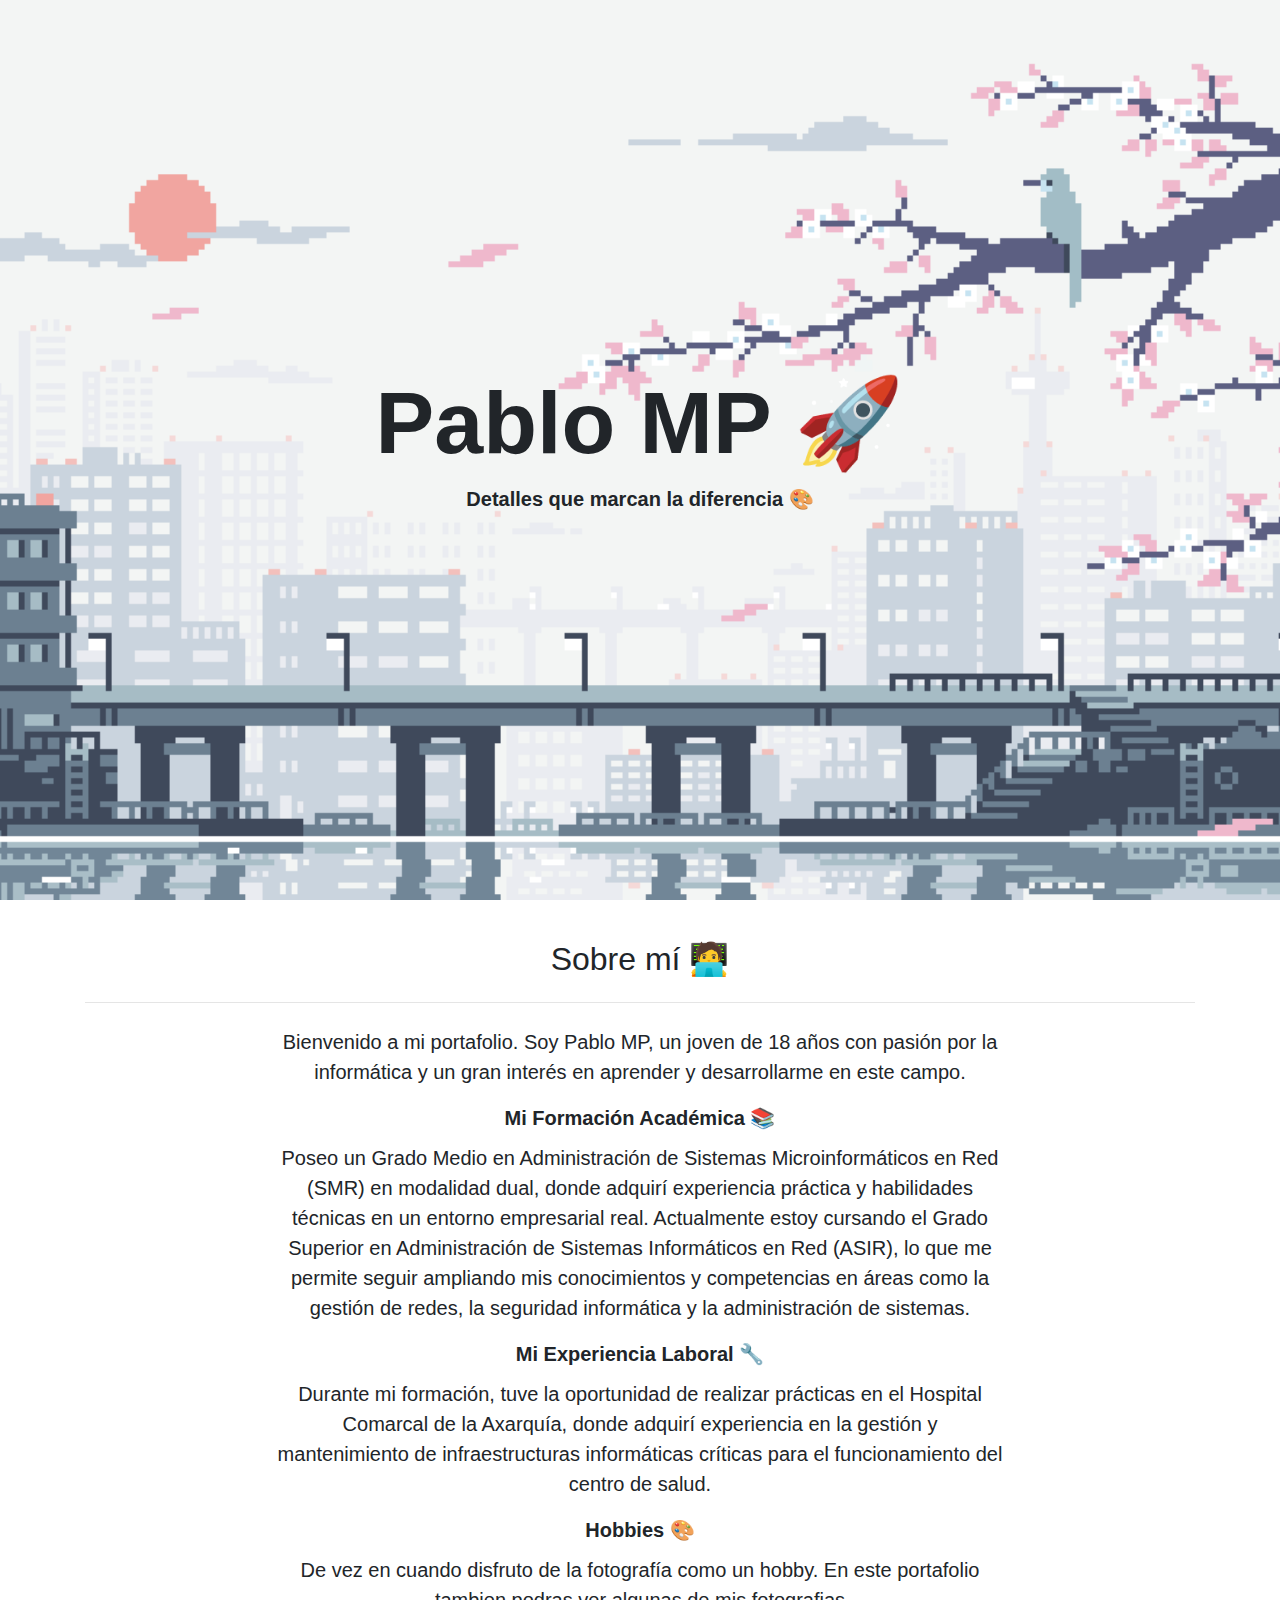
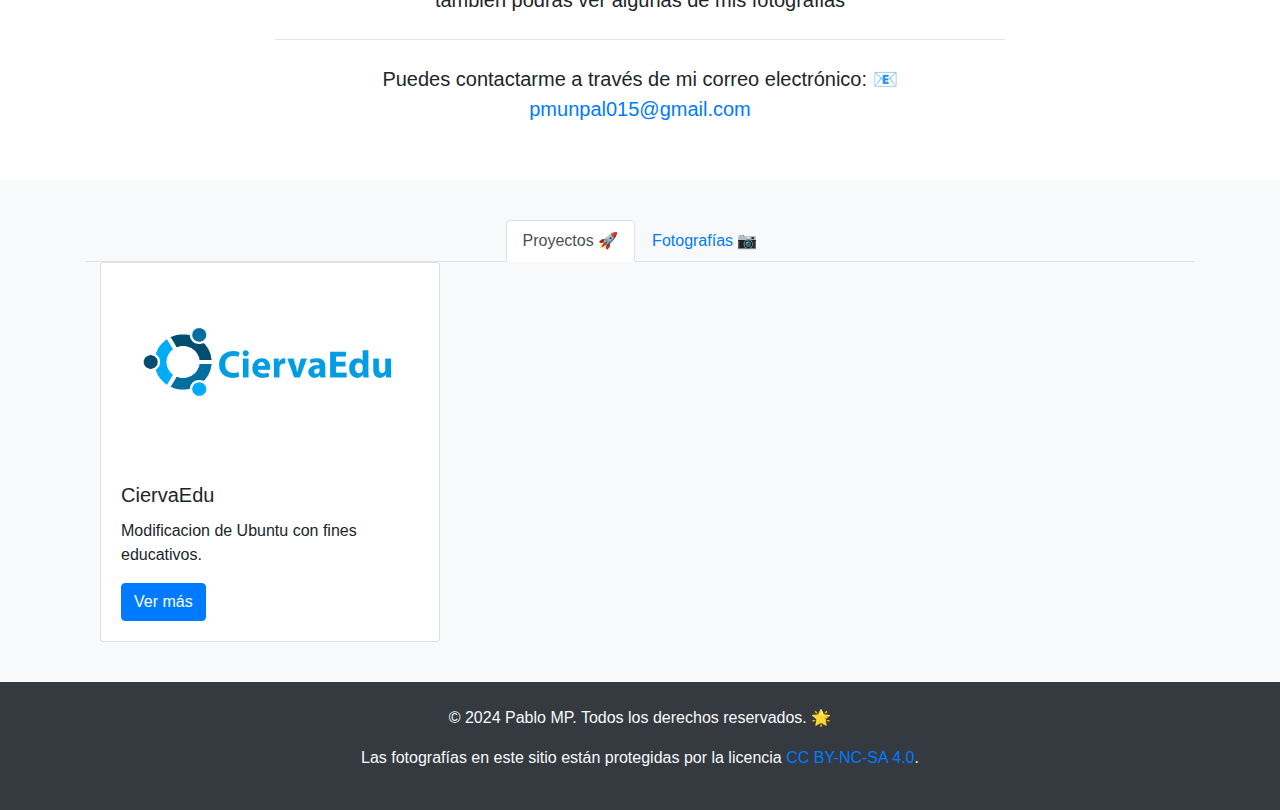
==== index.html @ cd387f9b "Quitar flecha mal visualizada" ====
<!DOCTYPE html>
<html lang="es">
<head>
  <meta charset="UTF-8">
  <meta name="viewport" content="width=device-width, initial-scale=1.0">
  <title>Portafolio - Pablo MP</title>
  <link href="https://stackpath.bootstrapcdn.com/bootstrap/4.5.2/css/bootstrap.min.css" rel="stylesheet">
  <link href="https://cdnjs.cloudflare.com/ajax/libs/font-awesome/5.15.1/css/all.min.css" rel="stylesheet">
  <link rel="shortcut icon" href="favicon.png" type="image/x-icon">
  <style>
    .masthead {
      height: 100vh;
      background-image: url("header.gif");
      background-size: cover;
      background-position: center;
    }
    .page-section {
      padding: 100px 0;
    }
    /* Estilo para el color del texto del encabezado */
    .masthead h1,
    .masthead p {
      color: #212529; /* Color de texto #212529 */
    }
    /* Estilo para hacer el texto más grueso */
    .masthead p {
      font-weight: 600; /* Aumentar el grosor de la fuente */
    }
    /* Estilos para los títulos en la sección Acerca de */
    .about-title {
      font-weight: bold;
      font-size: 20px;
      margin-bottom: 10px;
    }
    .page-section {
      padding: 40px 0; /* Modificar el espacio vertical entre secciones */
    }
    /* Fotografias */
    .mi-borde {
      border-width: 8px; /* Grosor del borde */
      border-color: #000; /* Color del borde */
      border-style: double; /* Estilo del borde */
      border-radius: 10px; /* Radio de las esquinas */
    }
    .card-img-top {
      height: 200px; /* Establece la altura deseada */
      width: 100%; /* Establece el ancho al 100% del contenedor */
      object-fit: cover; /* Ajusta la imagen dentro del contenedor sin deformarla */
    }
  </style>
</head>
<body>
  <!-- Encabezado (Sección de Inicio) -->
  <header id="home" class="masthead position-relative">
    <div class="container h-100">
      <div class="row h-100 align-items-center">
        <div class="col-12 text-center">
          <h1 class="font-weight-bold display-2">Pablo MP 🚀</h1>
          <p class="lead font-weight-bold">Detalles que marcan la diferencia 🎨</p>
        </div>
      </div>
    </div>
  </header>

  <!-- Sección Sobre mí -->
  <section id="about" class="page-section">
    <div class="container">
      <h2 class="text-center mt-0">Sobre mí 🧑‍💻</h2>
      <hr class="divider my-4">
      <div class="row">
        <div class="col-lg-8 mx-auto text-center">
          <p class="lead">Bienvenido a mi portafolio. Soy Pablo MP, un joven de 18 años con pasión por la informática y un gran interés en aprender y desarrollarme en este campo.</p>
          <p class="lead about-title">Mi Formación Académica 📚</p>
          <p class="lead">Poseo un Grado Medio en Administración de Sistemas Microinformáticos en Red (SMR) en modalidad dual, donde adquirí experiencia práctica y habilidades técnicas en un entorno empresarial real. Actualmente estoy cursando el Grado Superior en Administración de Sistemas Informáticos en Red (ASIR), lo que me permite seguir ampliando mis conocimientos y competencias en áreas como la gestión de redes, la seguridad informática y la administración de sistemas.</p>
          <p class="lead about-title">Mi Experiencia Laboral 🔧</p>
          <p class="lead">Durante mi formación, tuve la oportunidad de realizar prácticas en el Hospital Comarcal de la Axarquía, donde adquirí experiencia en la gestión y mantenimiento de infraestructuras informáticas críticas para el funcionamiento del centro de salud.</p>
          <p class="lead about-title">Hobbies 🎨</p>
          <p class="lead">De vez en cuando disfruto de la fotografía como un hobby. En este portafolio tambien podras ver algunas de mis fotografias</p>
          <hr class="my-4">
          <p class="lead">Puedes contactarme a través de mi correo electrónico: 📧 <a href="mailto:pmunpal015@gmail.com">pmunpal015@gmail.com</a></p>
        </div>
      </div>
    </div>
  </section>
  
  <!-- Sección Pestañas -->
  <section class="page-section bg-light" id="pestanas">
    <div class="container">
      <ul class="nav nav-tabs justify-content-center" id="myTab" role="tablist">
        <li class="nav-item">
          <a class="nav-link active" id="proyectos-tab" data-toggle="tab" href="#proyectos" role="tab" aria-controls="proyectos" aria-selected="true">Proyectos 🚀</a>
        </li>
        <li class="nav-item">
          <a class="nav-link" id="fotografias-tab" data-toggle="tab" href="#fotografias" role="tab" aria-controls="fotografias" aria-selected="false">Fotografías 📷</a>
        </li>
      </ul>
      <div class="tab-content" id="myTabContent">
        <!-- Contenido de la pestaña Proyectos -->
        <div class="tab-pane fade show active" id="proyectos" role="tabpanel" aria-labelledby="proyectos-tab">
          <div class="container">
            <div class="row">
              <div class="col-md-4">
                <div class="card">
                  <img src="ciervaedu.png" class="card-img-top" alt="...">
                  <div class="card-body">
                    <h5 class="card-title">CiervaEdu</h5>
                    <p class="card-text">Modificacion de Ubuntu con fines educativos.</p>
                    <a href="https://ciervaedu.duckdns.org" class="btn btn-primary">Ver más</a>
                  </div>
                </div>
              </div>
              <!-- Tarjetas de proyectos aquí -->
            </div>
          </div>
        </div>
        <!-- Contenido de la pestaña Fotografías -->
        <div class="tab-pane fade" id="fotografias" role="tabpanel" aria-labelledby="fotografias-tab">
          <div class="container">
            <h2 class="text-center mt-0">Fotografías destacadas</h2>
            <!-- Carrusel principal -->
            <div id="carruselPrincipal" class="carousel slide d-block mx-auto" data-ride="carousel" style="max-width: 600px">
              <!-- Indicadores -->
              <ul class="carousel-indicators">
                <li data-target="#carruselPrincipal" data-slide-to="0" class="active"></li>
                <li data-target="#carruselPrincipal" data-slide-to="1"></li>
                <li data-target="#carruselPrincipal" data-slide-to="2"></li>
                <!-- Agrega más indicadores según la cantidad de imágenes -->
              </ul>
              <!-- Imágenes del carrusel -->
              <div class="carousel-inner">
                <div class="carousel-item active">
                  <img src="fotografias/IMG_1824.JPG" class="d-block mx-auto" alt="Imagen 1" style="max-height: 400px; object-fit: cover">
                </div>
                <div class="carousel-item">
                  <img src="fotografias/IMG_1870.JPG" class="d-block mx-auto" alt="Imagen 2" style="max-height: 400px; object-fit: cover">
                </div>
                <div class="carousel-item">
                  <img src="fotografias/IMG_3280.JPG" class="d-block mx-auto" alt="Imagen 3" style="max-height: 400px; object-fit: cover">
                </div>
                <!-- Agrega más imágenes según sea necesario -->
              </div>
              <!-- Controles del carrusel -->
              <a class="carousel-control-prev" href="#carruselPrincipal" role="button" data-slide="prev">
                <span class="carousel-control-prev-icon" aria-hidden="true"></span>
                <span class="sr-only">Anterior</span>
              </a>
              <a class="carousel-control-next" href="#carruselPrincipal" role="button" data-slide="next">
                <span class="carousel-control-next-icon" aria-hidden="true"></span>
                <span class="sr-only">Siguiente</span>
              </a>
            </div>
            <!-- Galería de imágenes con marco de fotos utilizando clases CSS personalizadas -->
            <div class="container mt-5">
              <h2 class="text-center">Galería de Imágenes</h2>
              <div class="row">
              </div>
            </div>
          </div>
        </div>
      </div>
    </div>
  </section>
 <!-- Pie de página -->
 <footer class="bg-dark text-light py-4">
  <div class="container">
    <div class="row">
      <div class="col-md-12 text-center">
        <p>&copy; 2024 Pablo MP. Todos los derechos reservados. 🌟</p>
        <p>Las fotografías en este sitio están protegidas por la licencia <a href="https://creativecommons.org/licenses/by-nc-sa/4.0/">CC BY-NC-SA 4.0</a>.</p>
      </div>
    </div>
  </div>
</footer>



  <!-- Bootstrap core JavaScript -->
  <script src="https://code.jquery.com/jquery-3.5.1.slim.min.js"></script>
  <script src="https://cdn.jsdelivr.net/npm/@popperjs/core@2.5.4/dist/umd/popper.min.js"></script>
  <script src="https://stackpath.bootstrapcdn.com/bootstrap/4.5.2/js/bootstrap.min.js"></script>
  <script>
    // Nombres de archivo de las imágenes
    var imageNames = [
      "20231208_215459.jpg",
      "20240127_182822.jpg",
      "IMG_0175.JPG",
      "IMG_1308.JPG",
      "IMG_1824.JPG",
      "IMG_1870.JPG",
      "IMG_1974.JPG",
      "IMG_2166.JPG",
      "IMG_2309.JPG",
      "IMG_3216.JPG",
      "IMG_3259.JPG",
      "IMG_3280.JPG",
      "IMG_3448.JPG",
      "IMG_3510.JPG",
      "IMG_3536.JPG",
      "IMG_3597.JPG",
      "IMG_3765.JPG",
      "IMG_3766.JPG",
      "IMG_3770.JPG",
      "IMG_3800.JPG",
      "IMG_3809.JPG",
      "IMG_3856.JPG",
      "IMG_3877.JPG",
      "IMG_3878.JPG",
      "IMG_3879.JPG",
      "IMG_3888.JPG",
      "IMG_3997.JPG",
      "IMG_3998.JPG",
      "IMG_4004.JPG",
      "IMG_4005.JPG",
      "IMG_0022.JPG"
    ];

    // Función para crear los elementos de imagen y agregarlos a la galería
    function createImageElements() {
      var galleryContainer = document.querySelector("#fotografias .container .row");
      imageNames.forEach(function(imageName) {
        var imageElement = document.createElement("div");
        imageElement.classList.add("col-md-4", "mb-4");
        imageElement.innerHTML = `
          <div class="card mi-borde">
            <img src="fotografias/${imageName}" class="card-img-top" alt="${imageName}" style="cursor: pointer" onclick="window.open(this.src);">
          </div>
        `;
        galleryContainer.appendChild(imageElement);
      });
    }

    // Llamar a la función para crear los elementos de imagen cuando se cargue la página
    window.onload = function() {
      createImageElements();
    };
  </script>
</body>
</html>
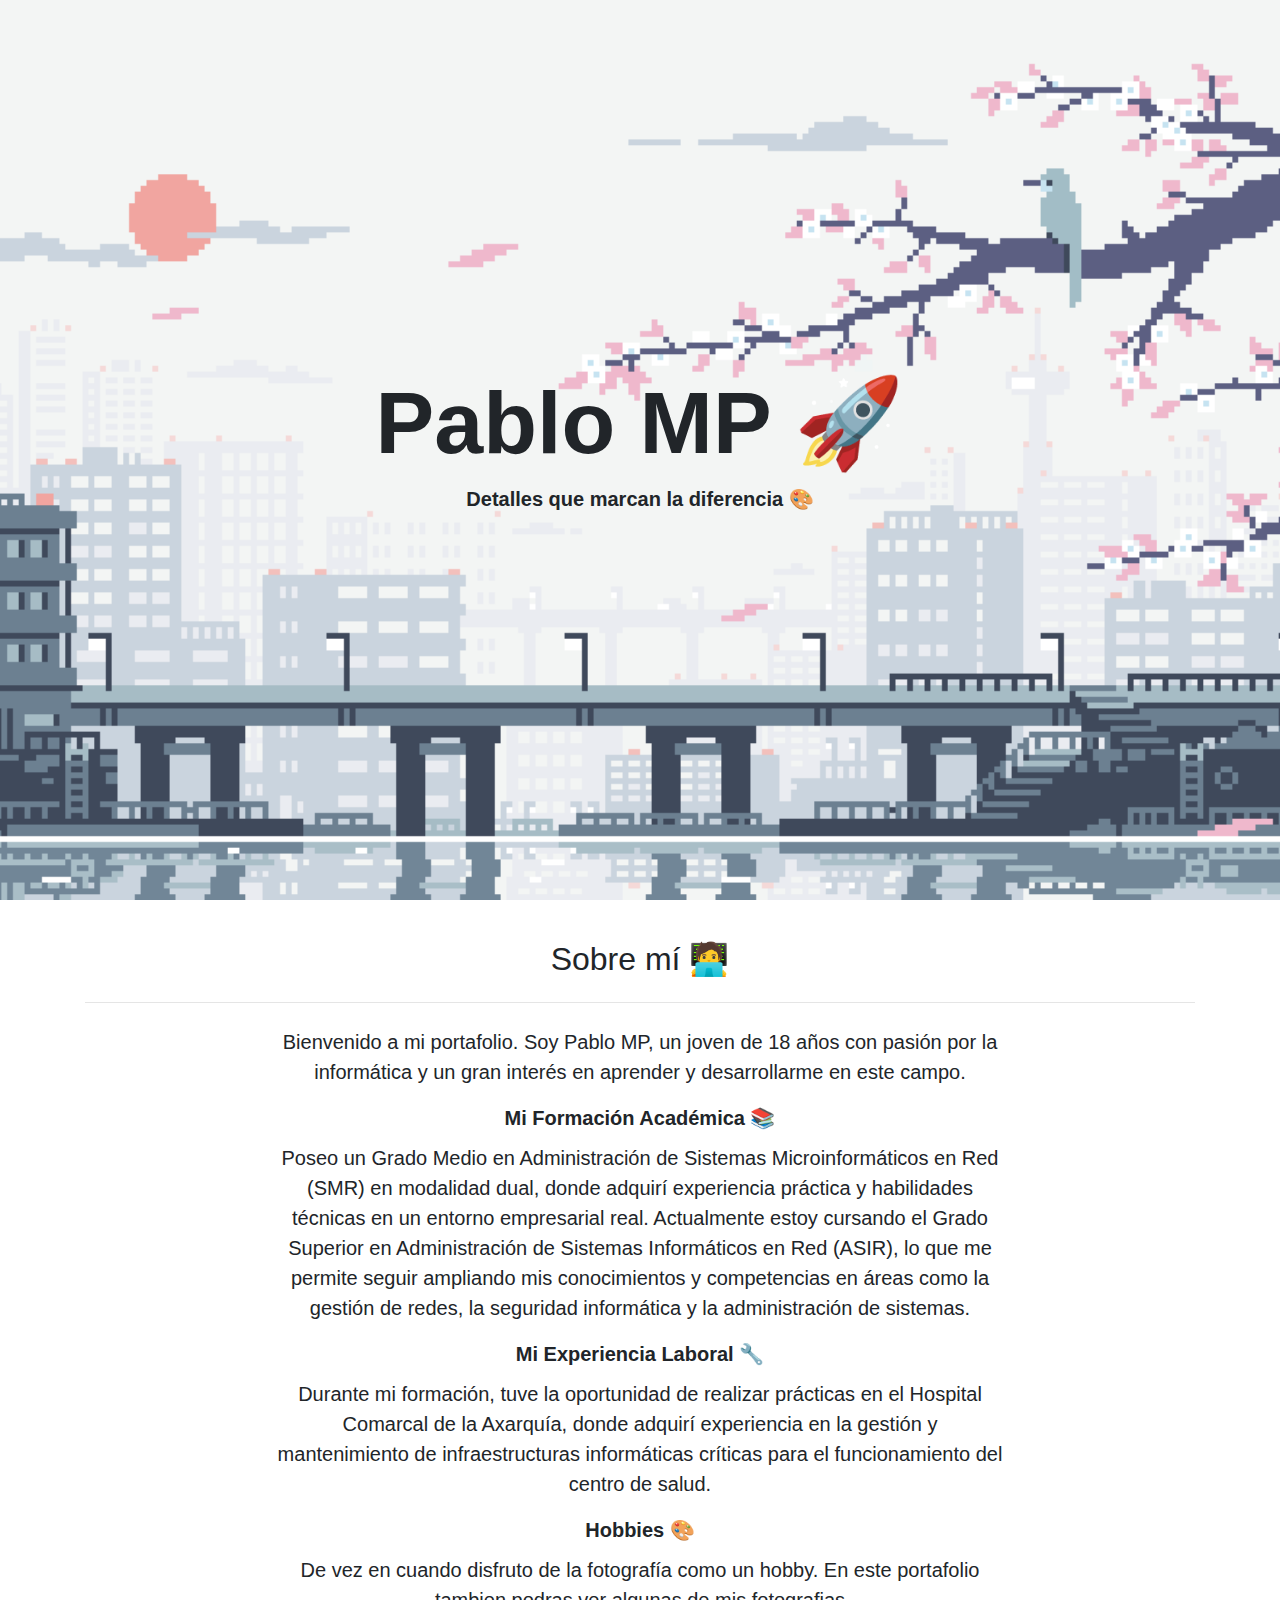
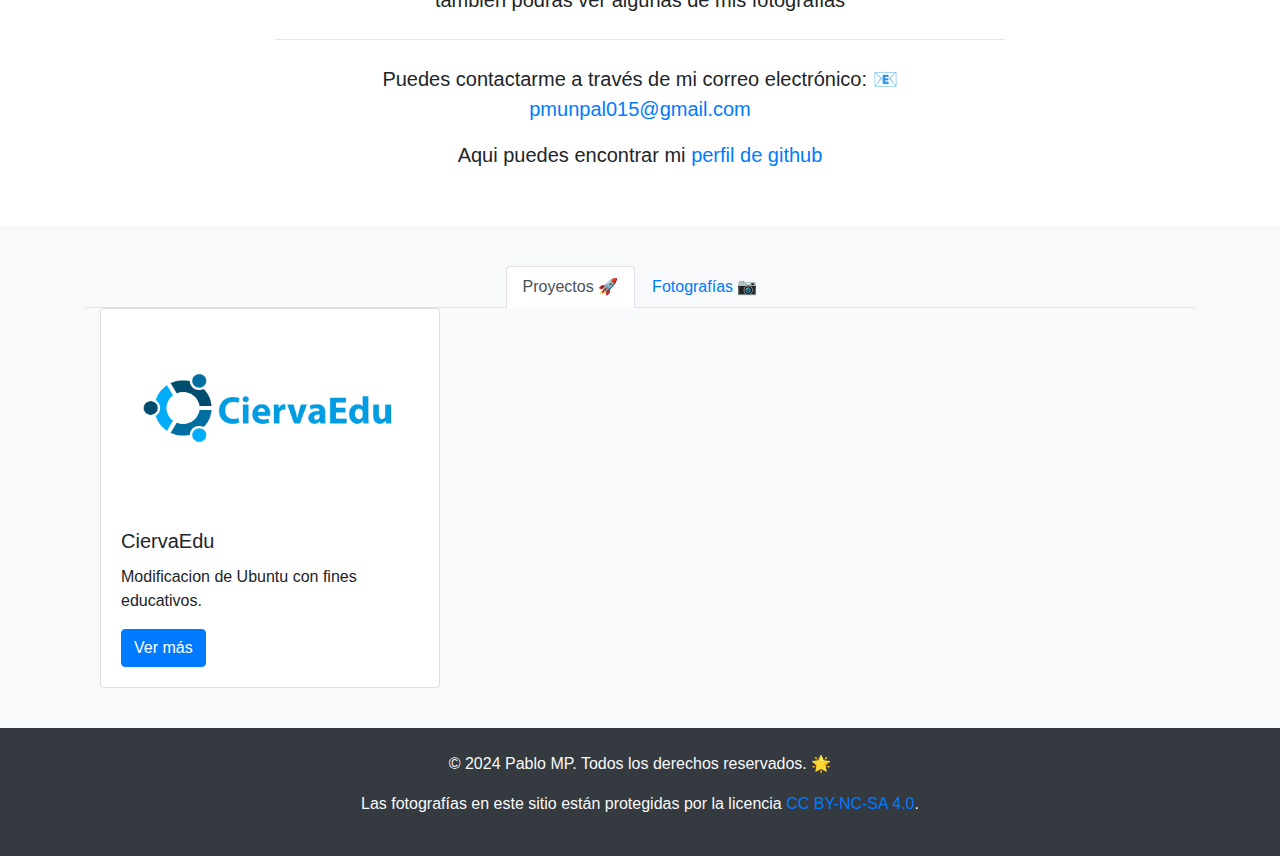
==== commit 20cb998c: "update index.html" ====
--- a/index.html
+++ b/index.html
@@ -78,6 +78,7 @@
           <p class="lead">De vez en cuando disfruto de la fotografía como un hobby. En este portafolio tambien podras ver algunas de mis fotografias</p>
           <hr class="my-4">
           <p class="lead">Puedes contactarme a través de mi correo electrónico: 📧 <a href="mailto:pmunpal015@gmail.com">pmunpal015@gmail.com</a></p>
+          <p class="lead">Aqui puedes encontrar mi <a href="https://github.com/Alamachar" target="_blank">perfil de github</a></p>
         </div>
       </div>
     </div>
@@ -211,7 +212,10 @@
       "IMG_3998.JPG",
       "IMG_4004.JPG",
       "IMG_4005.JPG",
-      "IMG_0022.JPG"
+      "IMG_0022.JPG",
+      "IMG_0386.jpg",
+      "IMG_0447.jpg",
+      "IMG_0469.JPG"
     ];
 
     // Función para crear los elementos de imagen y agregarlos a la galería
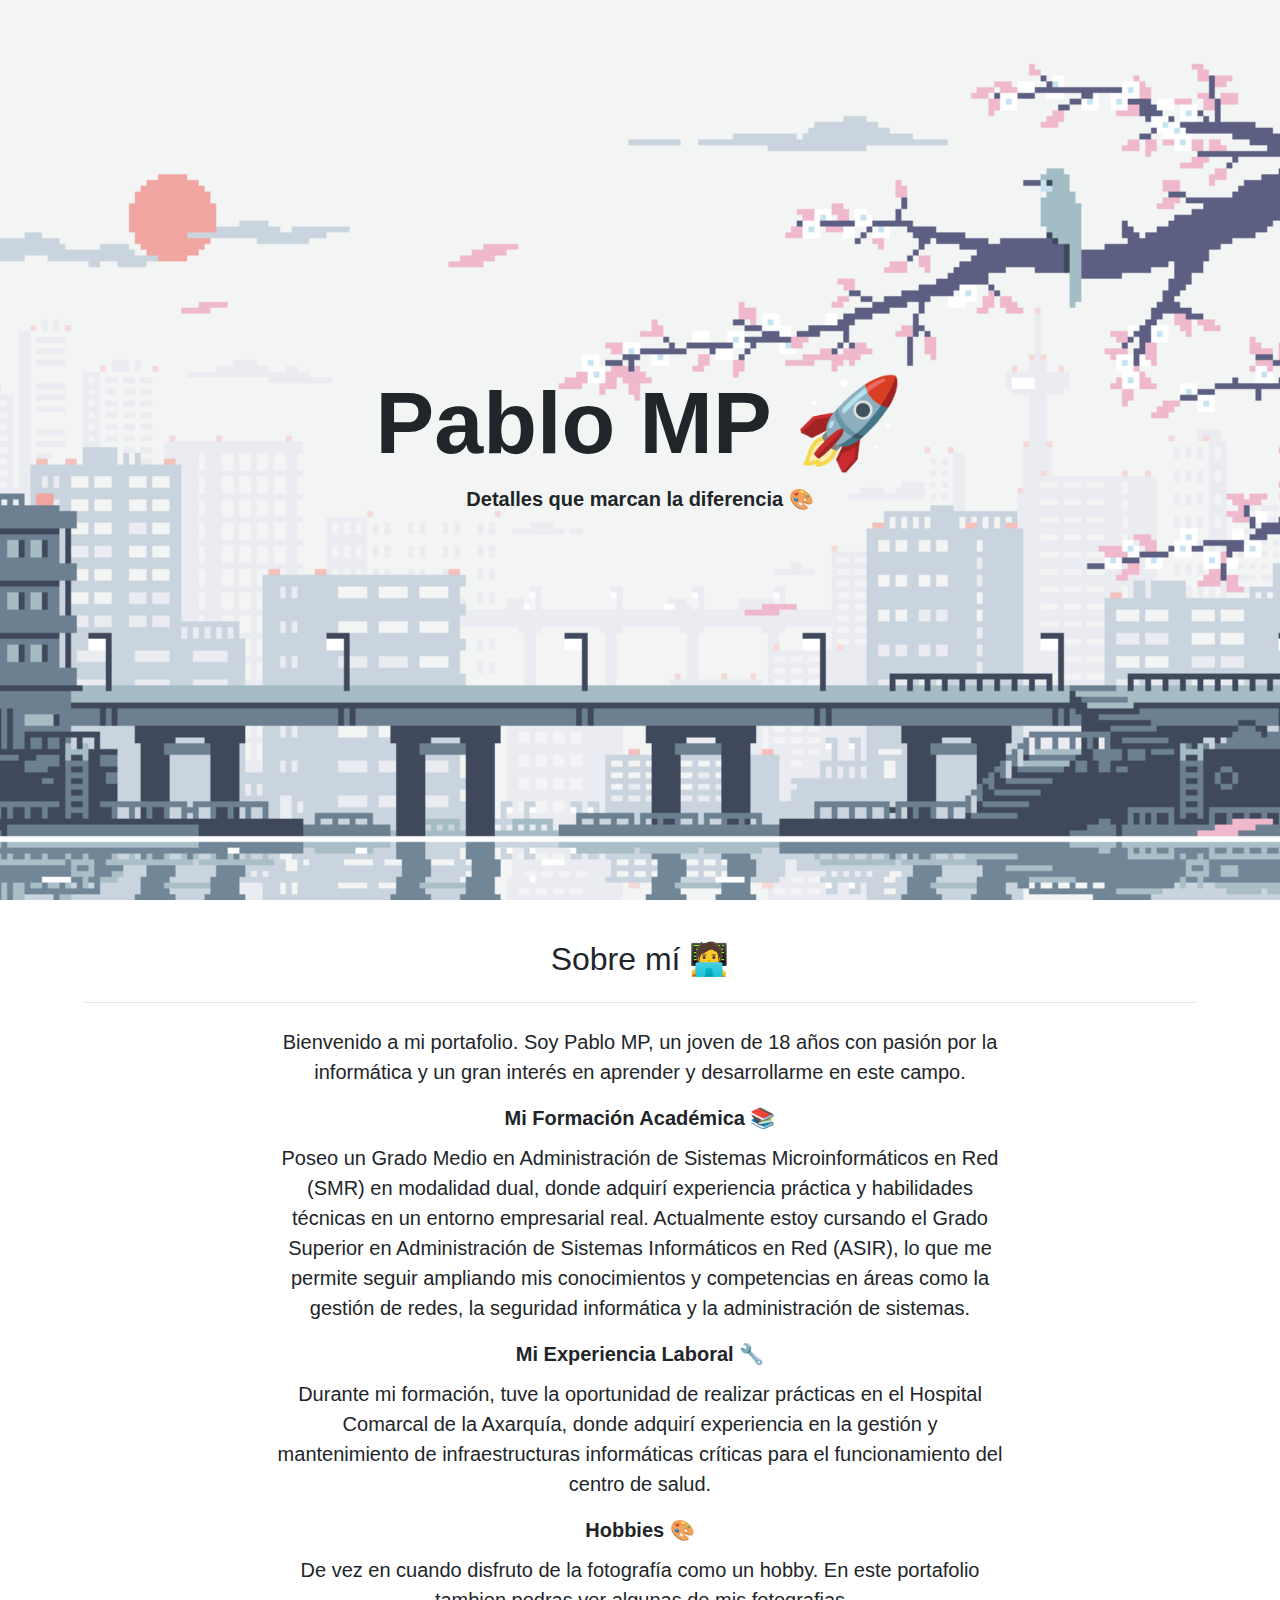
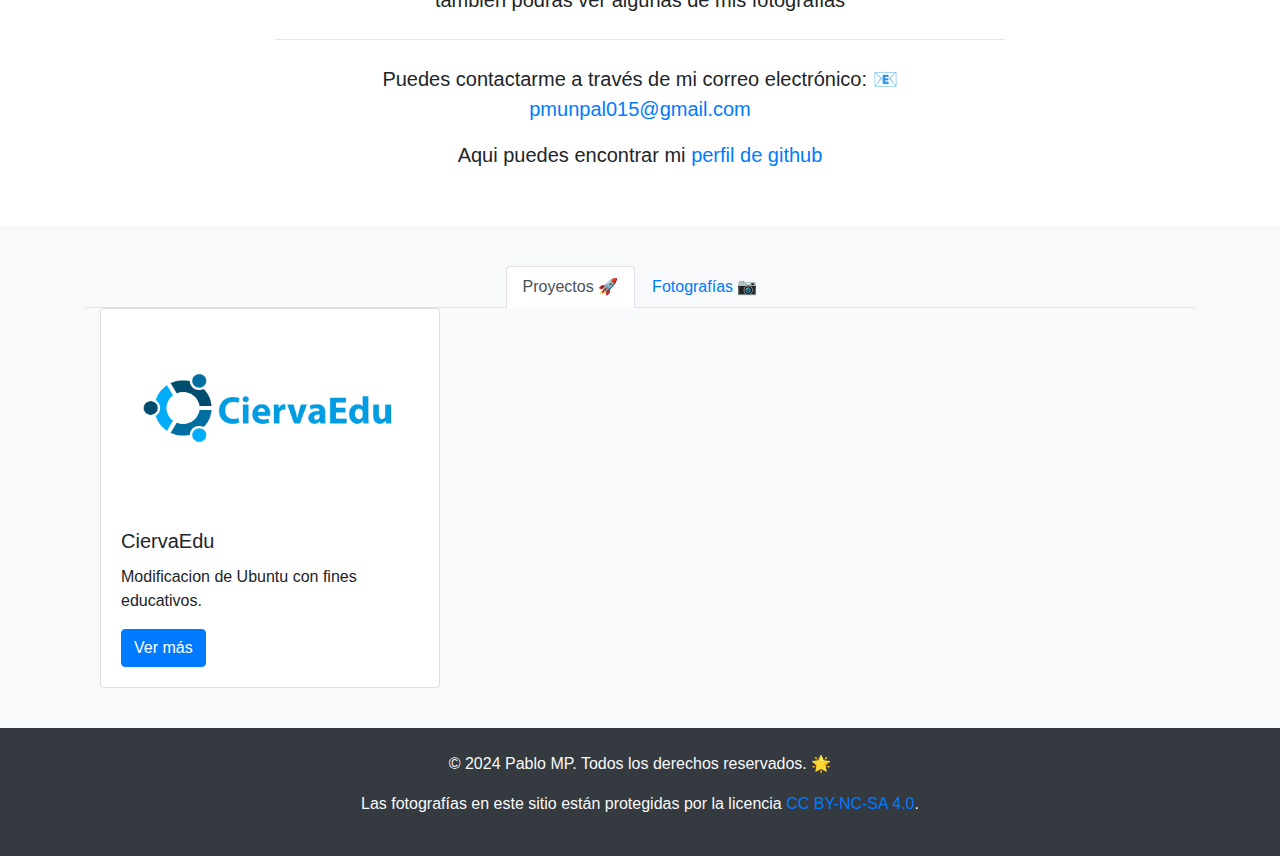
==== commit e1a16420: "Update index.html" ====
--- a/index.html
+++ b/index.html
@@ -106,7 +106,7 @@
                   <div class="card-body">
                     <h5 class="card-title">CiervaEdu</h5>
                     <p class="card-text">Modificacion de Ubuntu con fines educativos.</p>
-                    <a href="https://ciervaedu.duckdns.org" class="btn btn-primary">Ver más</a>
+                    <a href="https://ciervaedu.pablomp.es" class="btn btn-primary">Ver más</a>
                   </div>
                 </div>
               </div>
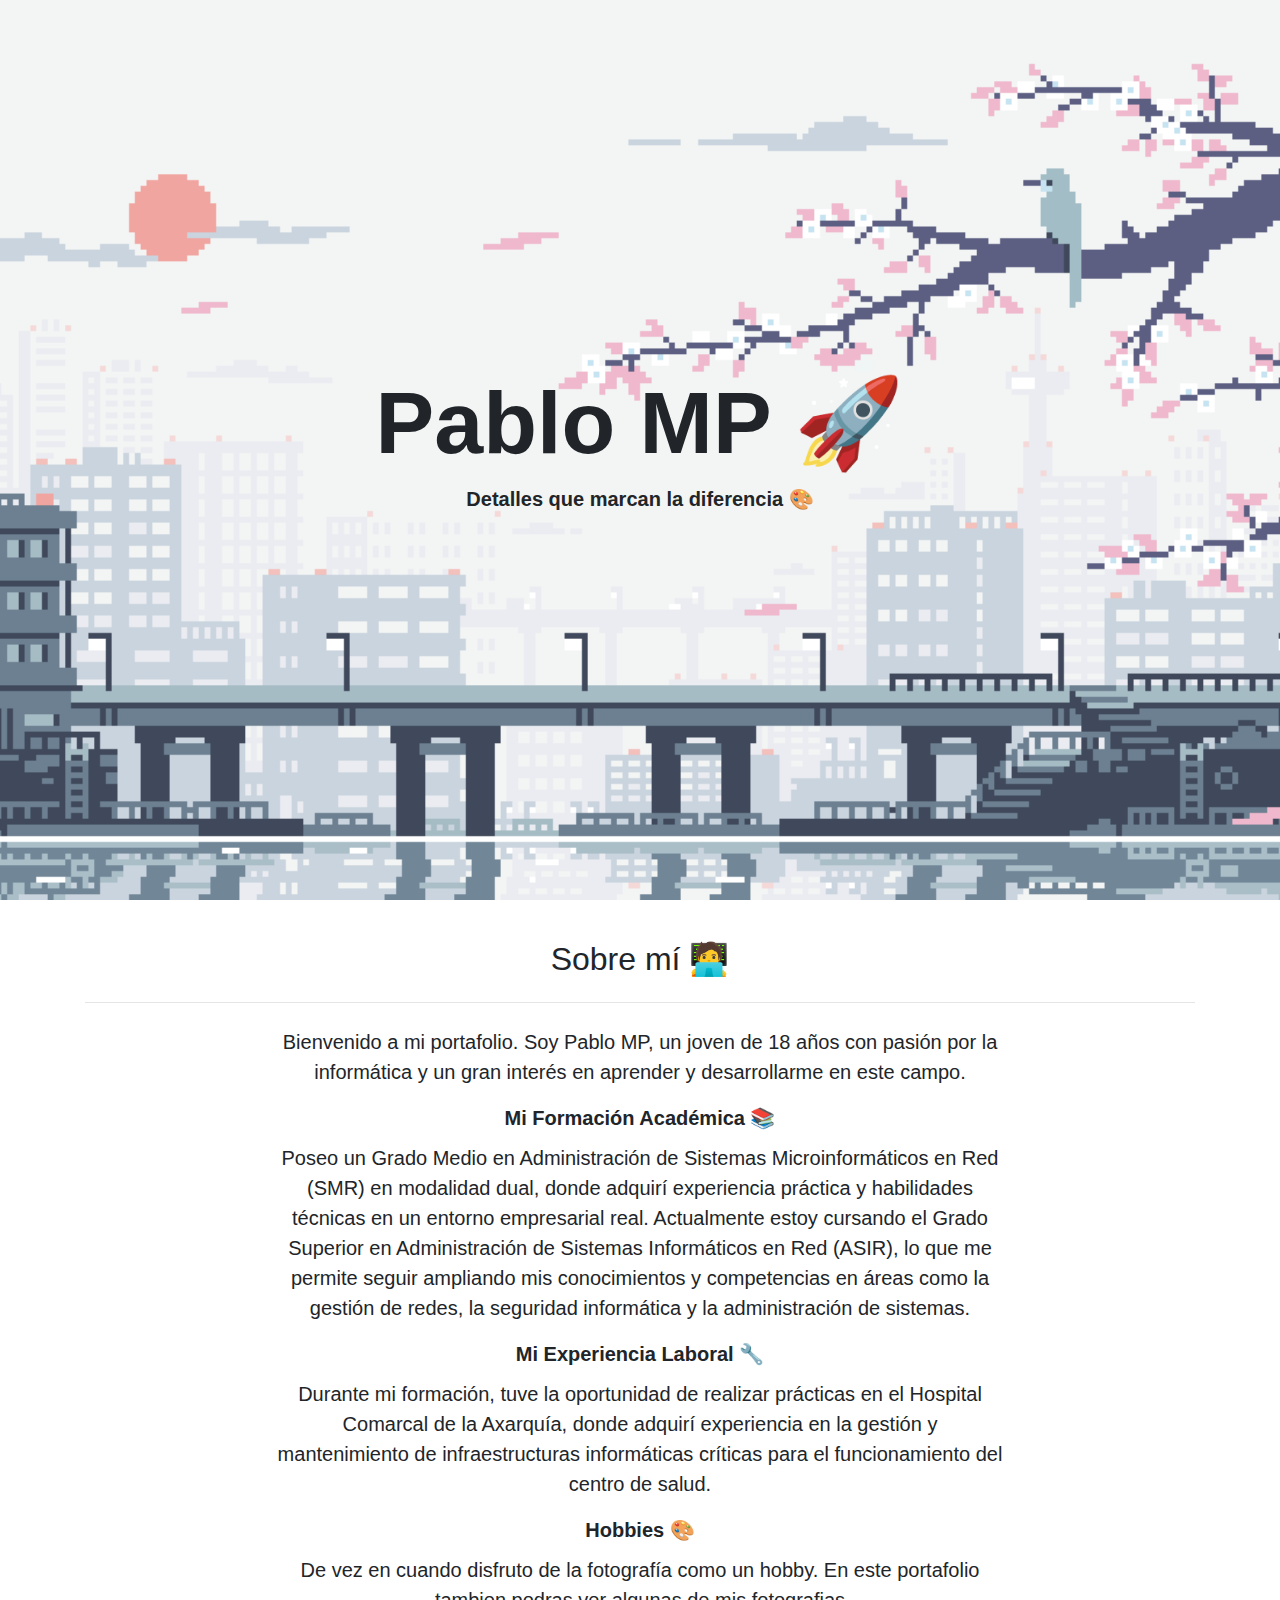
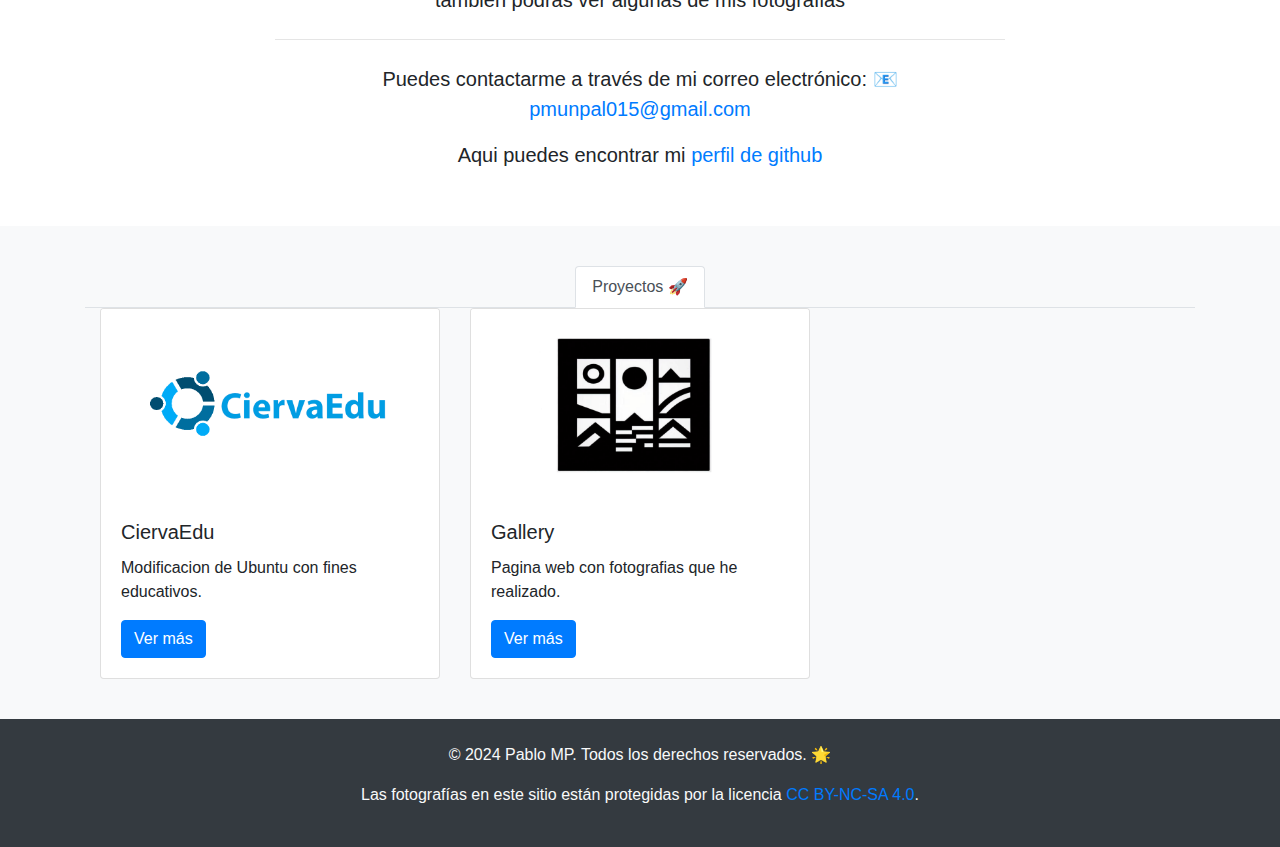
==== commit 15aa1b9b: "Borrado de la pestaña de fotografias" ====
--- a/index.html
+++ b/index.html
@@ -34,18 +34,6 @@
     }
     .page-section {
       padding: 40px 0; /* Modificar el espacio vertical entre secciones */
-    }
-    /* Fotografias */
-    .mi-borde {
-      border-width: 8px; /* Grosor del borde */
-      border-color: #000; /* Color del borde */
-      border-style: double; /* Estilo del borde */
-      border-radius: 10px; /* Radio de las esquinas */
-    }
-    .card-img-top {
-      height: 200px; /* Establece la altura deseada */
-      width: 100%; /* Establece el ancho al 100% del contenedor */
-      object-fit: cover; /* Ajusta la imagen dentro del contenedor sin deformarla */
     }
   </style>
 </head>
@@ -91,9 +79,6 @@
         <li class="nav-item">
           <a class="nav-link active" id="proyectos-tab" data-toggle="tab" href="#proyectos" role="tab" aria-controls="proyectos" aria-selected="true">Proyectos 🚀</a>
         </li>
-        <li class="nav-item">
-          <a class="nav-link" id="fotografias-tab" data-toggle="tab" href="#fotografias" role="tab" aria-controls="fotografias" aria-selected="false">Fotografías 📷</a>
-        </li>
       </ul>
       <div class="tab-content" id="myTabContent">
         <!-- Contenido de la pestaña Proyectos -->
@@ -110,54 +95,20 @@
                   </div>
                 </div>
               </div>
+              <div class="col-md-4">
+                <div class="card">
+                  <img src="gallery.png" class="card-img-top" alt="...">
+                  <div class="card-body">
+                    <h5 class="card-title">Gallery</h5>
+                    <p class="card-text">Pagina web con fotografias que he realizado.</p>
+                    <a href="https://gallery.pablomp.es" class="btn btn-primary">Ver más</a>
+                  </div>
+                </div>
+              </div>
               <!-- Tarjetas de proyectos aquí -->
             </div>
           </div>
-        </div>
-        <!-- Contenido de la pestaña Fotografías -->
-        <div class="tab-pane fade" id="fotografias" role="tabpanel" aria-labelledby="fotografias-tab">
-          <div class="container">
-            <h2 class="text-center mt-0">Fotografías destacadas</h2>
-            <!-- Carrusel principal -->
-            <div id="carruselPrincipal" class="carousel slide d-block mx-auto" data-ride="carousel" style="max-width: 600px">
-              <!-- Indicadores -->
-              <ul class="carousel-indicators">
-                <li data-target="#carruselPrincipal" data-slide-to="0" class="active"></li>
-                <li data-target="#carruselPrincipal" data-slide-to="1"></li>
-                <li data-target="#carruselPrincipal" data-slide-to="2"></li>
-                <!-- Agrega más indicadores según la cantidad de imágenes -->
-              </ul>
-              <!-- Imágenes del carrusel -->
-              <div class="carousel-inner">
-                <div class="carousel-item active">
-                  <img src="fotografias/IMG_1824.JPG" class="d-block mx-auto" alt="Imagen 1" style="max-height: 400px; object-fit: cover">
-                </div>
-                <div class="carousel-item">
-                  <img src="fotografias/IMG_1870.JPG" class="d-block mx-auto" alt="Imagen 2" style="max-height: 400px; object-fit: cover">
-                </div>
-                <div class="carousel-item">
-                  <img src="fotografias/IMG_3280.JPG" class="d-block mx-auto" alt="Imagen 3" style="max-height: 400px; object-fit: cover">
-                </div>
-                <!-- Agrega más imágenes según sea necesario -->
-              </div>
-              <!-- Controles del carrusel -->
-              <a class="carousel-control-prev" href="#carruselPrincipal" role="button" data-slide="prev">
-                <span class="carousel-control-prev-icon" aria-hidden="true"></span>
-                <span class="sr-only">Anterior</span>
-              </a>
-              <a class="carousel-control-next" href="#carruselPrincipal" role="button" data-slide="next">
-                <span class="carousel-control-next-icon" aria-hidden="true"></span>
-                <span class="sr-only">Siguiente</span>
-              </a>
-            </div>
-            <!-- Galería de imágenes con marco de fotos utilizando clases CSS personalizadas -->
-            <div class="container mt-5">
-              <h2 class="text-center">Galería de Imágenes</h2>
-              <div class="row">
-              </div>
-            </div>
-          </div>
-        </div>
+        </div>      
       </div>
     </div>
   </section>
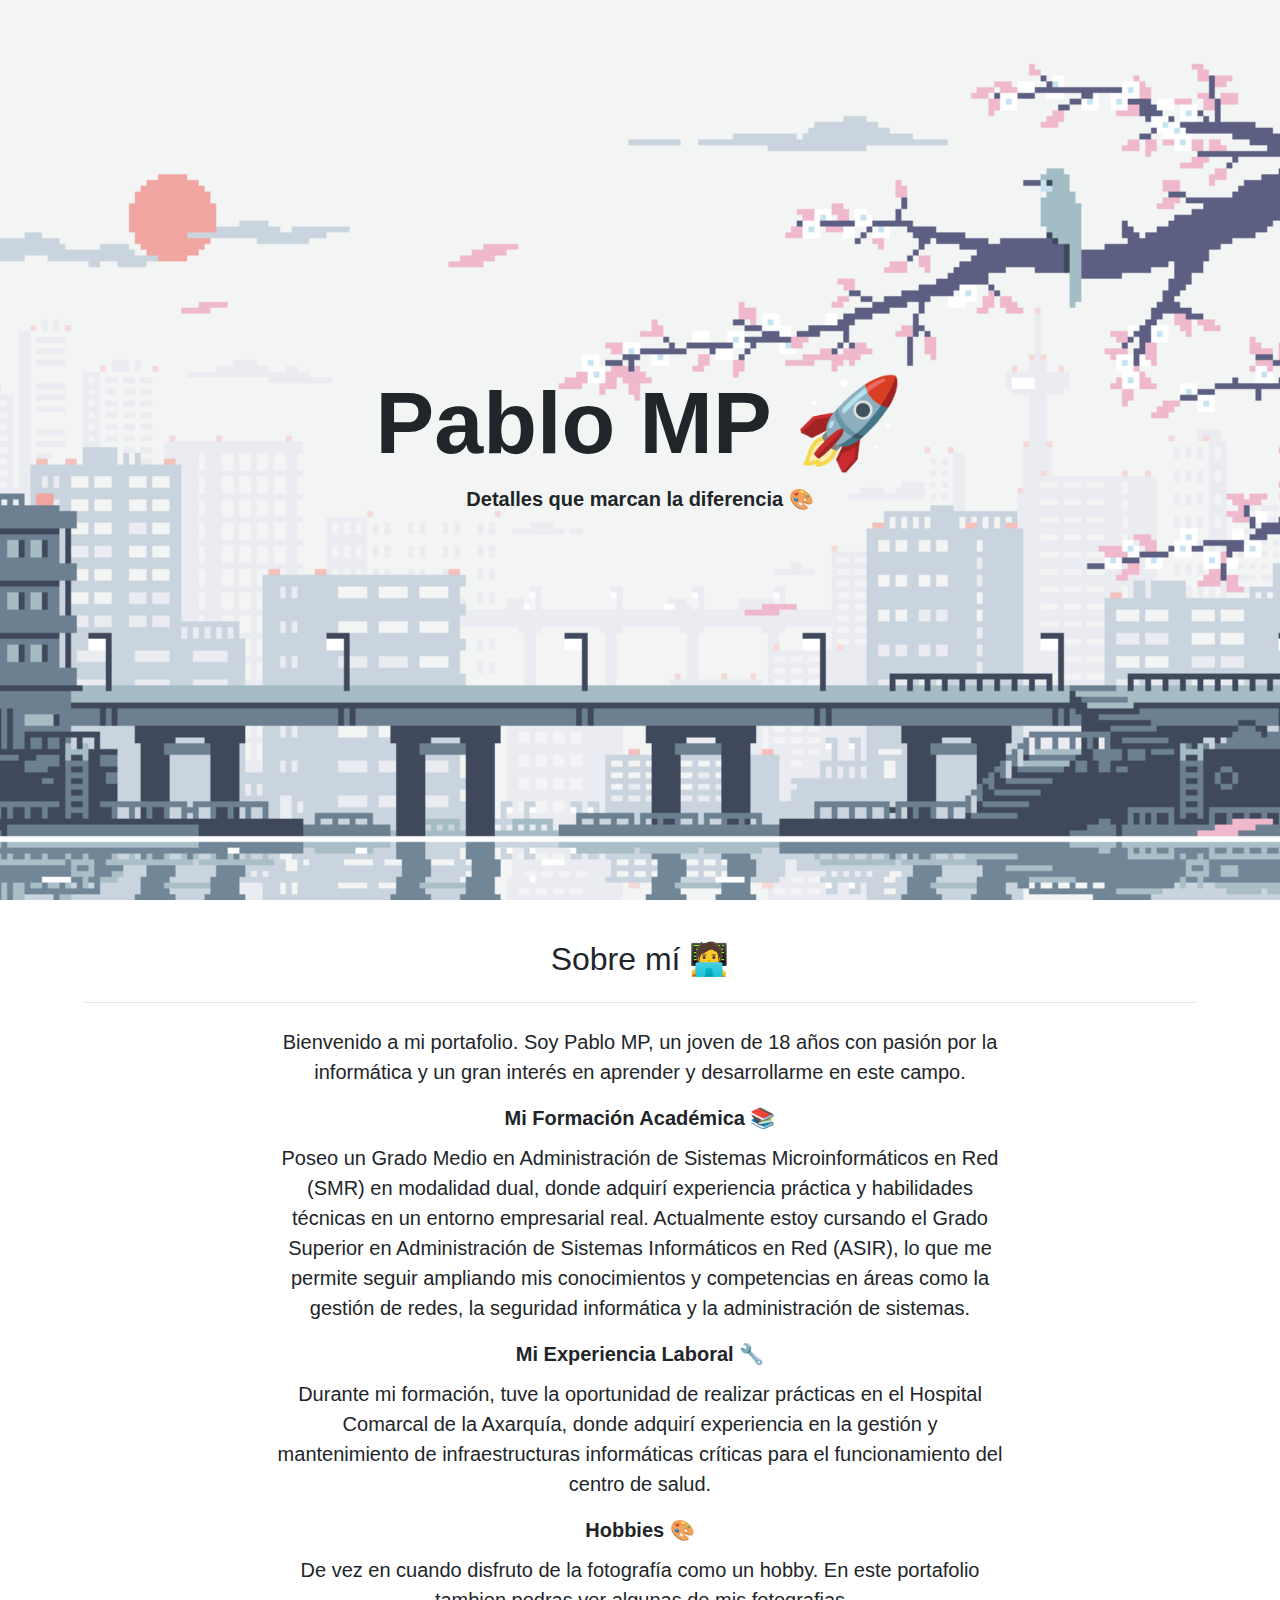
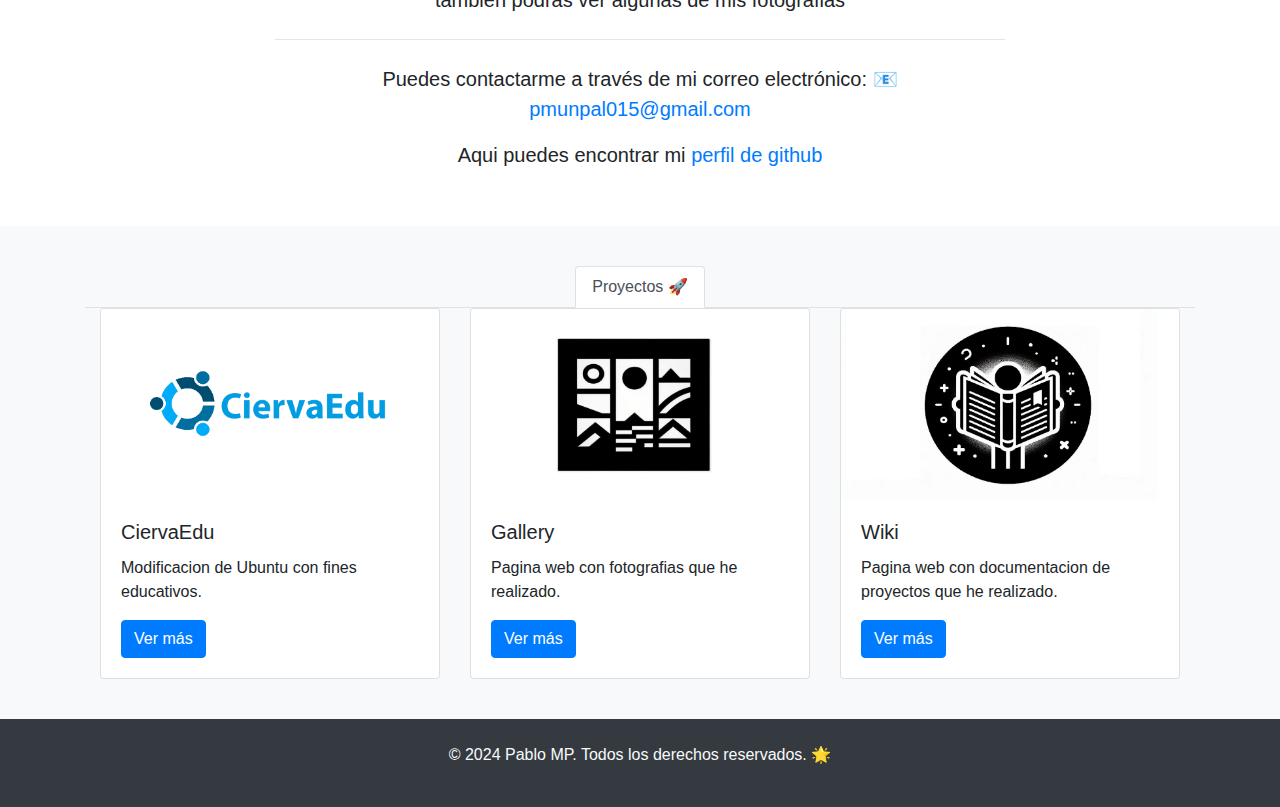
==== commit 1cce2147: "Añadir proyecto nuevo y eliminar codigo indecesario" ====
--- a/index.html
+++ b/index.html
@@ -105,6 +105,16 @@
                   </div>
                 </div>
               </div>
+              <div class="col-md-4">
+                <div class="card">
+                  <img src="wiki.png" class="card-img-top" alt="...">
+                  <div class="card-body">
+                    <h5 class="card-title">Wiki</h5>
+                    <p class="card-text">Pagina web con documentacion de proyectos que he realizado.</p>
+                    <a href="https://gallery.pablomp.es" class="btn btn-primary">Ver más</a>
+                  </div>
+                </div>
+              </div>
               <!-- Tarjetas de proyectos aquí -->
             </div>
           </div>
@@ -118,76 +128,14 @@
     <div class="row">
       <div class="col-md-12 text-center">
         <p>&copy; 2024 Pablo MP. Todos los derechos reservados. 🌟</p>
-        <p>Las fotografías en este sitio están protegidas por la licencia <a href="https://creativecommons.org/licenses/by-nc-sa/4.0/">CC BY-NC-SA 4.0</a>.</p>
       </div>
     </div>
   </div>
 </footer>
-
-
-
   <!-- Bootstrap core JavaScript -->
   <script src="https://code.jquery.com/jquery-3.5.1.slim.min.js"></script>
   <script src="https://cdn.jsdelivr.net/npm/@popperjs/core@2.5.4/dist/umd/popper.min.js"></script>
   <script src="https://stackpath.bootstrapcdn.com/bootstrap/4.5.2/js/bootstrap.min.js"></script>
-  <script>
-    // Nombres de archivo de las imágenes
-    var imageNames = [
-      "20231208_215459.jpg",
-      "20240127_182822.jpg",
-      "IMG_0175.JPG",
-      "IMG_1308.JPG",
-      "IMG_1824.JPG",
-      "IMG_1870.JPG",
-      "IMG_1974.JPG",
-      "IMG_2166.JPG",
-      "IMG_2309.JPG",
-      "IMG_3216.JPG",
-      "IMG_3259.JPG",
-      "IMG_3280.JPG",
-      "IMG_3448.JPG",
-      "IMG_3510.JPG",
-      "IMG_3536.JPG",
-      "IMG_3597.JPG",
-      "IMG_3765.JPG",
-      "IMG_3766.JPG",
-      "IMG_3770.JPG",
-      "IMG_3800.JPG",
-      "IMG_3809.JPG",
-      "IMG_3856.JPG",
-      "IMG_3877.JPG",
-      "IMG_3878.JPG",
-      "IMG_3879.JPG",
-      "IMG_3888.JPG",
-      "IMG_3997.JPG",
-      "IMG_3998.JPG",
-      "IMG_4004.JPG",
-      "IMG_4005.JPG",
-      "IMG_0022.JPG",
-      "IMG_0386.jpg",
-      "IMG_0447.jpg",
-      "IMG_0469.JPG"
-    ];
-
-    // Función para crear los elementos de imagen y agregarlos a la galería
-    function createImageElements() {
-      var galleryContainer = document.querySelector("#fotografias .container .row");
-      imageNames.forEach(function(imageName) {
-        var imageElement = document.createElement("div");
-        imageElement.classList.add("col-md-4", "mb-4");
-        imageElement.innerHTML = `
-          <div class="card mi-borde">
-            <img src="fotografias/${imageName}" class="card-img-top" alt="${imageName}" style="cursor: pointer" onclick="window.open(this.src);">
-          </div>
-        `;
-        galleryContainer.appendChild(imageElement);
-      });
-    }
-
-    // Llamar a la función para crear los elementos de imagen cuando se cargue la página
-    window.onload = function() {
-      createImageElements();
-    };
   </script>
 </body>
 </html>
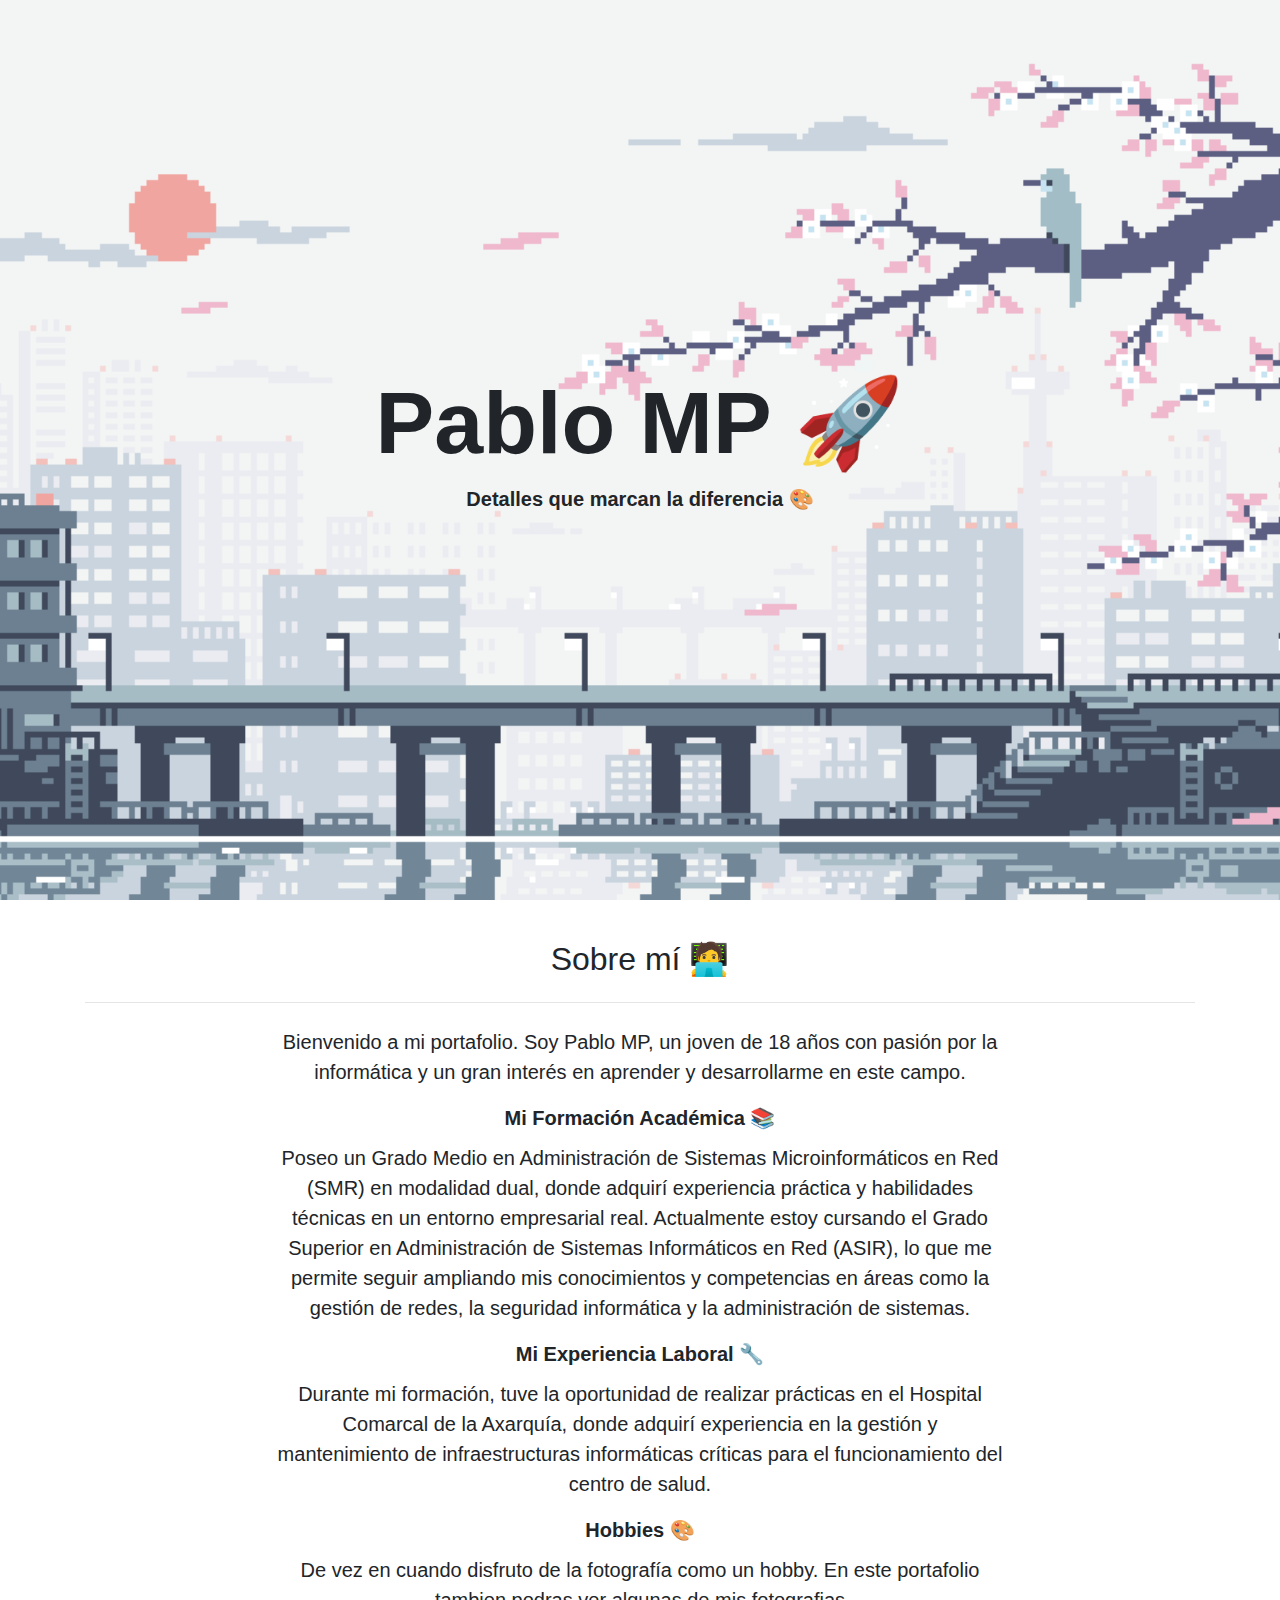
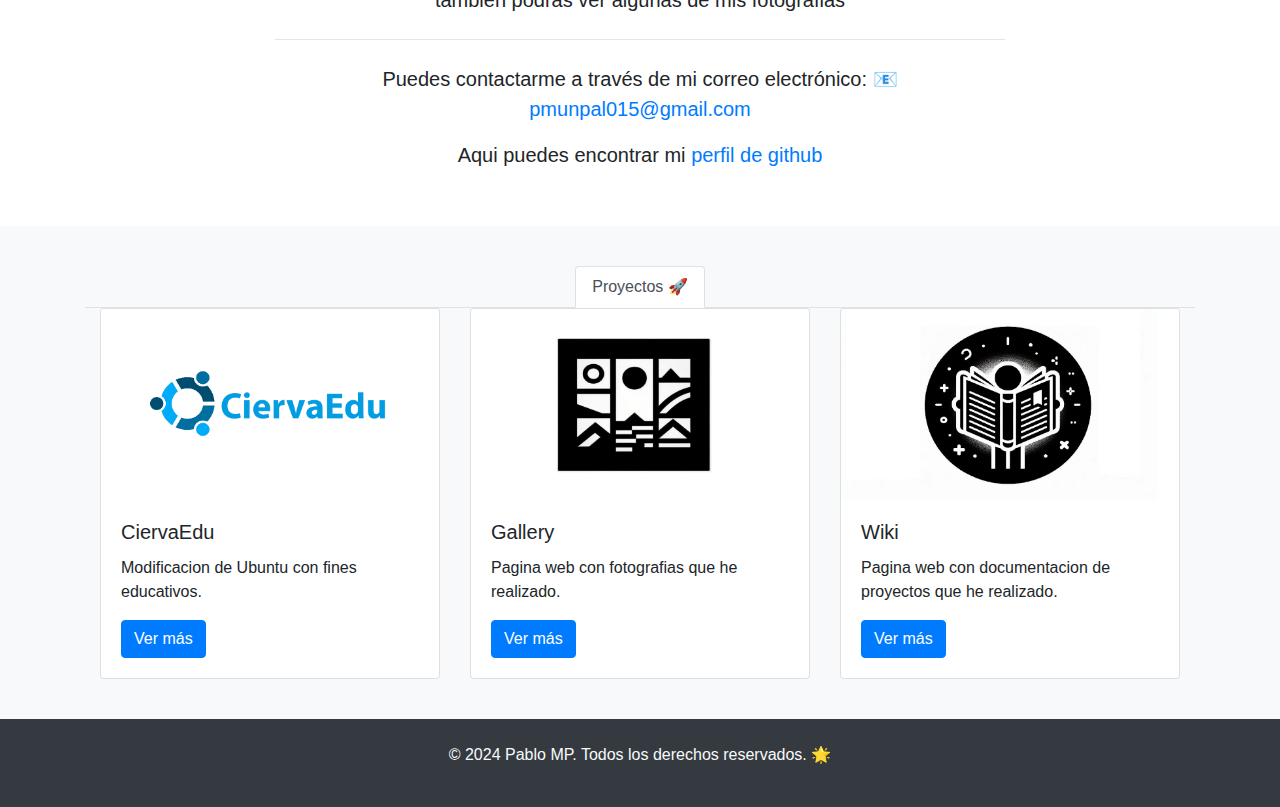
==== commit df9ad16e: "Update index.html" ====
--- a/index.html
+++ b/index.html
@@ -111,7 +111,7 @@
                   <div class="card-body">
                     <h5 class="card-title">Wiki</h5>
                     <p class="card-text">Pagina web con documentacion de proyectos que he realizado.</p>
-                    <a href="https://gallery.pablomp.es" class="btn btn-primary">Ver más</a>
+                    <a href="https://wiki.pablomp.es/" class="btn btn-primary">Ver más</a>
                   </div>
                 </div>
               </div>
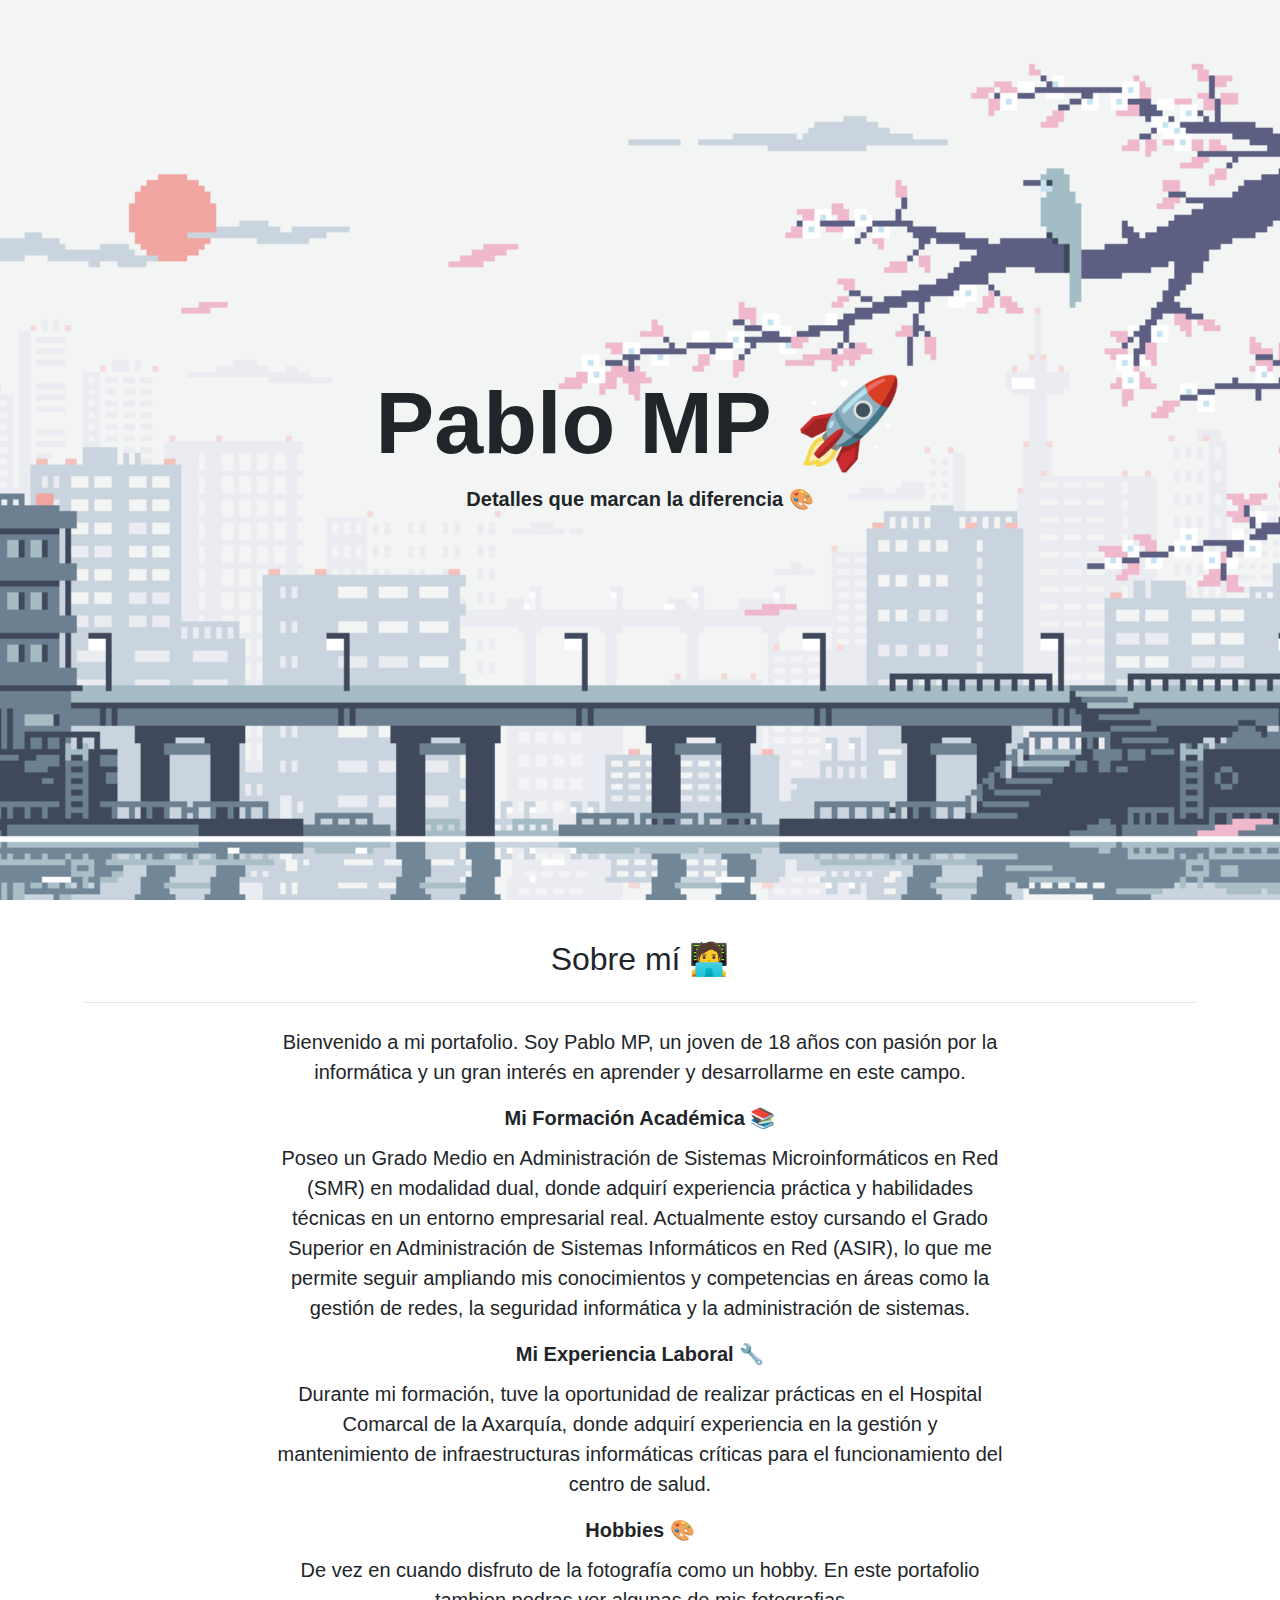
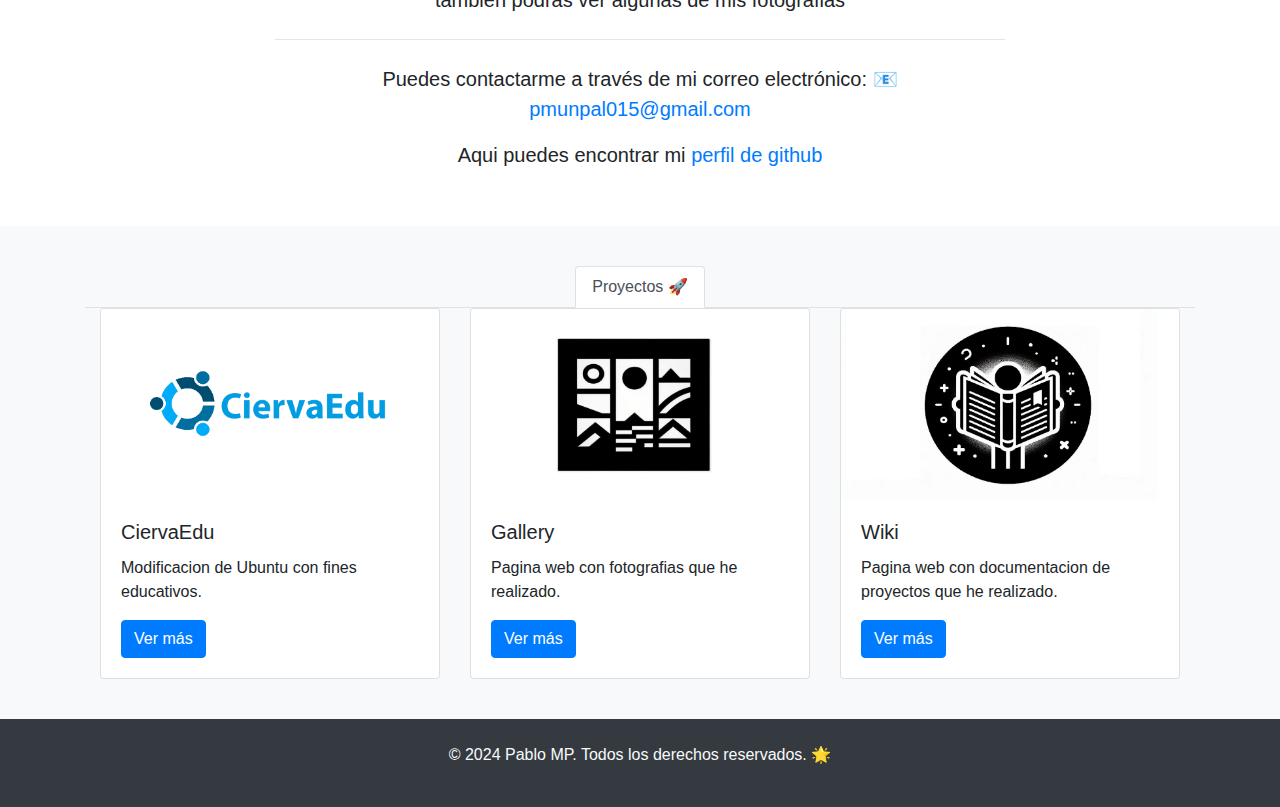
==== commit 2c92b66e: "hide scrollbar" ====
--- a/index.html
+++ b/index.html
@@ -1,5 +1,6 @@
 <!DOCTYPE html>
 <html lang="es">
+
 <head>
   <meta charset="UTF-8">
   <meta name="viewport" content="width=device-width, initial-scale=1.0">
@@ -8,35 +9,54 @@
   <link href="https://cdnjs.cloudflare.com/ajax/libs/font-awesome/5.15.1/css/all.min.css" rel="stylesheet">
   <link rel="shortcut icon" href="favicon.png" type="image/x-icon">
   <style>
+    html {
+      overflow: scroll;
+    }
+
+    ::-webkit-scrollbar {
+      width: 0px;
+      background: transparent;
+      /* Make scrollbar transparent */
+    }
+
     .masthead {
       height: 100vh;
       background-image: url("header.gif");
       background-size: cover;
       background-position: center;
     }
+
     .page-section {
       padding: 100px 0;
     }
+
     /* Estilo para el color del texto del encabezado */
     .masthead h1,
     .masthead p {
-      color: #212529; /* Color de texto #212529 */
+      color: #212529;
+      /* Color de texto #212529 */
     }
+
     /* Estilo para hacer el texto más grueso */
     .masthead p {
-      font-weight: 600; /* Aumentar el grosor de la fuente */
+      font-weight: 600;
+      /* Aumentar el grosor de la fuente */
     }
+
     /* Estilos para los títulos en la sección Acerca de */
     .about-title {
       font-weight: bold;
       font-size: 20px;
       margin-bottom: 10px;
     }
+
     .page-section {
-      padding: 40px 0; /* Modificar el espacio vertical entre secciones */
+      padding: 40px 0;
+      /* Modificar el espacio vertical entre secciones */
     }
   </style>
 </head>
+
 <body>
   <!-- Encabezado (Sección de Inicio) -->
   <header id="home" class="masthead position-relative">
@@ -57,27 +77,38 @@
       <hr class="divider my-4">
       <div class="row">
         <div class="col-lg-8 mx-auto text-center">
-          <p class="lead">Bienvenido a mi portafolio. Soy Pablo MP, un joven de 18 años con pasión por la informática y un gran interés en aprender y desarrollarme en este campo.</p>
+          <p class="lead">Bienvenido a mi portafolio. Soy Pablo MP, un joven de 18 años con pasión por la informática y
+            un gran interés en aprender y desarrollarme en este campo.</p>
           <p class="lead about-title">Mi Formación Académica 📚</p>
-          <p class="lead">Poseo un Grado Medio en Administración de Sistemas Microinformáticos en Red (SMR) en modalidad dual, donde adquirí experiencia práctica y habilidades técnicas en un entorno empresarial real. Actualmente estoy cursando el Grado Superior en Administración de Sistemas Informáticos en Red (ASIR), lo que me permite seguir ampliando mis conocimientos y competencias en áreas como la gestión de redes, la seguridad informática y la administración de sistemas.</p>
+          <p class="lead">Poseo un Grado Medio en Administración de Sistemas Microinformáticos en Red (SMR) en modalidad
+            dual, donde adquirí experiencia práctica y habilidades técnicas en un entorno empresarial real. Actualmente
+            estoy cursando el Grado Superior en Administración de Sistemas Informáticos en Red (ASIR), lo que me permite
+            seguir ampliando mis conocimientos y competencias en áreas como la gestión de redes, la seguridad
+            informática y la administración de sistemas.</p>
           <p class="lead about-title">Mi Experiencia Laboral 🔧</p>
-          <p class="lead">Durante mi formación, tuve la oportunidad de realizar prácticas en el Hospital Comarcal de la Axarquía, donde adquirí experiencia en la gestión y mantenimiento de infraestructuras informáticas críticas para el funcionamiento del centro de salud.</p>
+          <p class="lead">Durante mi formación, tuve la oportunidad de realizar prácticas en el Hospital Comarcal de la
+            Axarquía, donde adquirí experiencia en la gestión y mantenimiento de infraestructuras informáticas críticas
+            para el funcionamiento del centro de salud.</p>
           <p class="lead about-title">Hobbies 🎨</p>
-          <p class="lead">De vez en cuando disfruto de la fotografía como un hobby. En este portafolio tambien podras ver algunas de mis fotografias</p>
+          <p class="lead">De vez en cuando disfruto de la fotografía como un hobby. En este portafolio tambien podras
+            ver algunas de mis fotografias</p>
           <hr class="my-4">
-          <p class="lead">Puedes contactarme a través de mi correo electrónico: 📧 <a href="mailto:pmunpal015@gmail.com">pmunpal015@gmail.com</a></p>
-          <p class="lead">Aqui puedes encontrar mi <a href="https://github.com/Alamachar" target="_blank">perfil de github</a></p>
+          <p class="lead">Puedes contactarme a través de mi correo electrónico: 📧 <a
+              href="mailto:pmunpal015@gmail.com">pmunpal015@gmail.com</a></p>
+          <p class="lead">Aqui puedes encontrar mi <a href="https://github.com/Alamachar" target="_blank">perfil de
+              github</a></p>
         </div>
       </div>
     </div>
   </section>
-  
+
   <!-- Sección Pestañas -->
   <section class="page-section bg-light" id="pestanas">
     <div class="container">
       <ul class="nav nav-tabs justify-content-center" id="myTab" role="tablist">
         <li class="nav-item">
-          <a class="nav-link active" id="proyectos-tab" data-toggle="tab" href="#proyectos" role="tab" aria-controls="proyectos" aria-selected="true">Proyectos 🚀</a>
+          <a class="nav-link active" id="proyectos-tab" data-toggle="tab" href="#proyectos" role="tab"
+            aria-controls="proyectos" aria-selected="true">Proyectos 🚀</a>
         </li>
       </ul>
       <div class="tab-content" id="myTabContent">
@@ -118,24 +149,25 @@
               <!-- Tarjetas de proyectos aquí -->
             </div>
           </div>
-        </div>      
+        </div>
       </div>
     </div>
   </section>
- <!-- Pie de página -->
- <footer class="bg-dark text-light py-4">
-  <div class="container">
-    <div class="row">
-      <div class="col-md-12 text-center">
-        <p>&copy; 2024 Pablo MP. Todos los derechos reservados. 🌟</p>
+  <!-- Pie de página -->
+  <footer class="bg-dark text-light py-4">
+    <div class="container">
+      <div class="row">
+        <div class="col-md-12 text-center">
+          <p>&copy; 2024 Pablo MP. Todos los derechos reservados. 🌟</p>
+        </div>
       </div>
     </div>
-  </div>
-</footer>
+  </footer>
   <!-- Bootstrap core JavaScript -->
   <script src="https://code.jquery.com/jquery-3.5.1.slim.min.js"></script>
   <script src="https://cdn.jsdelivr.net/npm/@popperjs/core@2.5.4/dist/umd/popper.min.js"></script>
   <script src="https://stackpath.bootstrapcdn.com/bootstrap/4.5.2/js/bootstrap.min.js"></script>
   </script>
 </body>
-</html>
+
+</html>